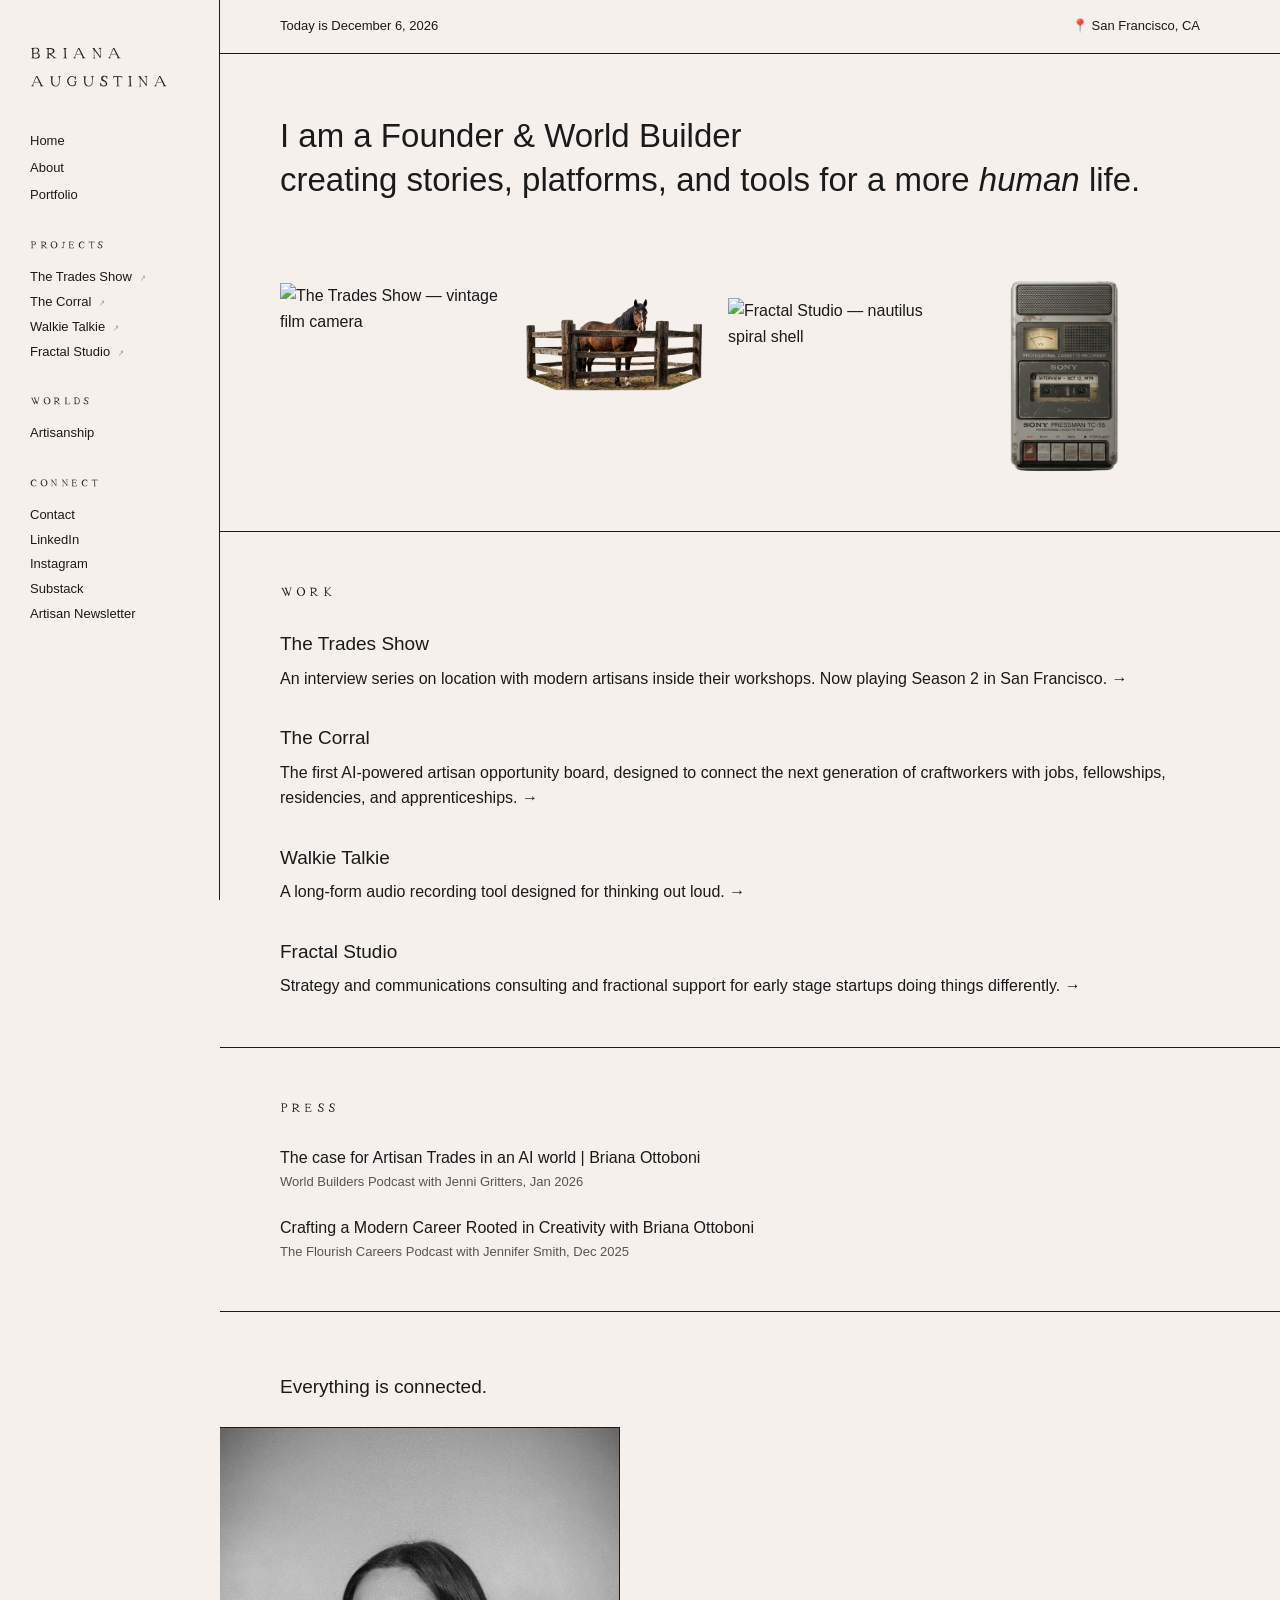
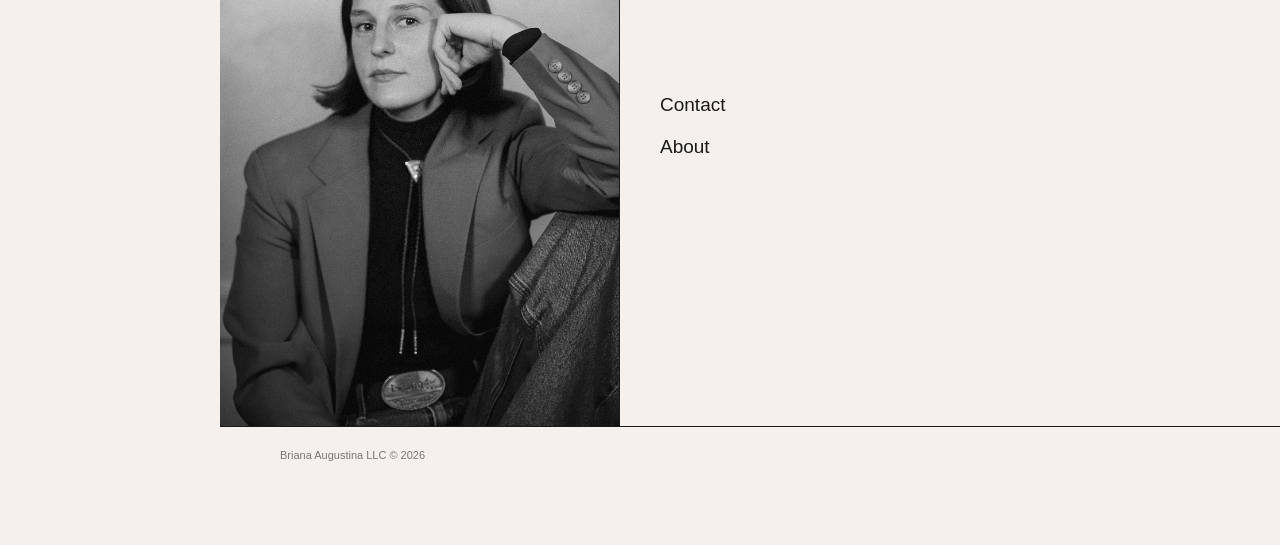
==== index.html @ d155435f "initial commit" ====
<!DOCTYPE html>
<html lang="en">
<head>
  <meta charset="UTF-8">
  <meta name="viewport" content="width=device-width, initial-scale=1.0">
  <title>Briana Augustina — Founder & World Builder</title>
  <meta name="description" content="Briana Augustina is a founder and world builder creating stories, platforms, and tools for a more human life.">
  <link rel="canonical" href="https://brianaaugustina.com/">
  <meta property="og:title" content="Briana Augustina — Founder & World Builder">
  <meta property="og:description" content="Creating stories, platforms, and tools for a more human life.">
  <meta property="og:type" content="website">
  <meta property="og:url" content="https://brianaaugustina.com/">
  <meta name="twitter:card" content="summary_large_image">
  <meta name="twitter:title" content="Briana Augustina — Founder & World Builder">
  <meta name="twitter:description" content="Creating stories, platforms, and tools for a more human life.">
  <link rel="stylesheet" href="css/style.css">
</head>
<body>

<a href="#main" class="skip-link">Skip to content</a>

<!-- Mobile Header -->
<header class="mobile-header">
  <a href="/" class="mobile-header__title">Briana Augustina</a>
  <button class="hamburger" aria-label="Toggle navigation" aria-expanded="false">
    <span></span><span></span><span></span>
  </button>
</header>

<!-- Mobile Nav Overlay -->
<nav class="mobile-nav-overlay" aria-label="Mobile navigation">
  <a href="/">Home</a>
  <a href="/about.html">About</a>
  <a href="/portfolio.html">Portfolio</a>
  <p class="sidebar__section-label">Projects</p>
  <a href="https://thetradesshowpod.com" target="_blank" rel="noopener">The Trades Show <span class="arrow">&#x2197;</span></a>
  <a href="https://artisancorral.com" target="_blank" rel="noopener">The Corral <span class="arrow">&#x2197;</span></a>
  <a href="https://walkie-talkie-tango.lovable.app" target="_blank" rel="noopener">Walkie Talkie <span class="arrow">&#x2197;</span></a>
  <a href="https://fractalstudio.work" target="_blank" rel="noopener">Fractal Studio <span class="arrow">&#x2197;</span></a>
  <p class="sidebar__section-label">Worlds</p>
  <a href="#">Artisanship</a>
  <p class="sidebar__section-label">Connect</p>
  <a href="mailto:briana@brianaaugustina.com">Contact</a>
  <a href="https://www.linkedin.com/in/brianaottoboni/" target="_blank" rel="noopener">LinkedIn</a>
  <a href="https://www.instagram.com/brianaaugustina" target="_blank" rel="noopener">Instagram</a>
  <a href="https://brianaaugustina.substack.com" target="_blank" rel="noopener">Substack</a>
  <a href="https://brianaaugustina.substack.com" target="_blank" rel="noopener">Artisan Newsletter</a>
</nav>

<div class="site-layout">

  <!-- Sidebar -->
  <aside class="sidebar" aria-label="Site navigation">
    <div class="sidebar__title">
      <a href="/">Briana<br>Augustina</a>
    </div>

    <nav class="sidebar__nav">
      <a href="/">Home</a>
      <a href="/about.html">About</a>
      <a href="/portfolio.html">Portfolio</a>
    </nav>

    <p class="sidebar__section-label">Projects</p>
    <div class="sidebar__links">
      <a href="https://thetradesshowpod.com" target="_blank" rel="noopener">The Trades Show <span class="arrow">&#x2197;</span></a>
      <a href="https://artisancorral.com" target="_blank" rel="noopener">The Corral <span class="arrow">&#x2197;</span></a>
      <a href="https://walkie-talkie-tango.lovable.app" target="_blank" rel="noopener">Walkie Talkie <span class="arrow">&#x2197;</span></a>
      <a href="https://fractalstudio.work" target="_blank" rel="noopener">Fractal Studio <span class="arrow">&#x2197;</span></a>
    </div>

    <p class="sidebar__section-label">Worlds</p>
    <div class="sidebar__links">
      <a href="#">Artisanship</a>
    </div>

    <p class="sidebar__section-label">Connect</p>
    <div class="sidebar__links">
      <a href="mailto:briana@brianaaugustina.com">Contact</a>
      <a href="https://www.linkedin.com/in/brianaottoboni/" target="_blank" rel="noopener">LinkedIn</a>
      <a href="https://www.instagram.com/brianaaugustina" target="_blank" rel="noopener">Instagram</a>
      <a href="https://brianaaugustina.substack.com" target="_blank" rel="noopener">Substack</a>
      <a href="https://brianaaugustina.substack.com" target="_blank" rel="noopener">Artisan Newsletter</a>
    </div>
  </aside>

  <!-- Main Content -->
  <main class="main-content" id="main">

    <!-- Top Bar -->
    <div class="top-bar">
      <span class="js-date">Today is March 29, 2026</span>
      <span class="top-bar__location"><span class="top-bar__pin">&#x1F4CD;</span> San Francisco, CA</span>
    </div>

    <div class="page-content">

      <!-- Hero -->
      <section class="hero" aria-label="Introduction">
        <h1 class="hero__headline">
          <span class="hero__line">I am a Founder &amp; World Builder</span>
          <span class="hero__line">creating stories, platforms, and tools for a more <em>human</em> life.</span>
        </h1>
      </section>

      <!-- Image Grid -->
      <section class="image-grid" aria-label="Curated objects">
        <a href="https://thetradesshowpod.com" target="_blank" rel="noopener" class="image-grid__item image-grid__item--1">
          <img src="assets/images/camera.png" alt="The Trades Show — vintage film camera" loading="lazy">
        </a>
        <a href="https://artisancorral.com" target="_blank" rel="noopener" class="image-grid__item image-grid__item--2">
          <img src="assets/images/horse.png" alt="The Corral — horse in a corral" loading="lazy">
        </a>
        <a href="https://fractalstudio.work" target="_blank" rel="noopener" class="image-grid__item image-grid__item--3">
          <img src="assets/images/shell.png" alt="Fractal Studio — nautilus spiral shell" loading="lazy">
        </a>
        <a href="https://walkie-talkie-tango.lovable.app" target="_blank" rel="noopener" class="image-grid__item image-grid__item--4">
          <img src="assets/images/recorder.png" alt="Walkie Talkie — vintage cassette recorder" loading="lazy">
        </a>
      </section>

      <hr class="divider">

      <!-- Work -->
      <section aria-label="Work">
        <p class="section-label">Work</p>

        <div class="work-entry">
          <h2 class="work-entry__name"><a href="https://thetradesshowpod.com" target="_blank" rel="noopener">The Trades Show</a></h2>
          <p class="work-entry__desc">An interview series on location with modern artisans inside their workshops. Now playing Season 2 in San Francisco. <a href="https://thetradesshowpod.com" target="_blank" rel="noopener" class="arrow-link">&rarr;</a></p>
        </div>

        <div class="work-entry">
          <h2 class="work-entry__name"><a href="https://artisancorral.com" target="_blank" rel="noopener">The Corral</a></h2>
          <p class="work-entry__desc">The first AI-powered artisan opportunity board, designed to connect the next generation of craftworkers with jobs, fellowships, residencies, and apprenticeships. <a href="https://artisancorral.com" target="_blank" rel="noopener" class="arrow-link">&rarr;</a></p>
        </div>

        <div class="work-entry">
          <h2 class="work-entry__name"><a href="https://walkie-talkie-tango.lovable.app" target="_blank" rel="noopener">Walkie Talkie</a></h2>
          <p class="work-entry__desc">A long-form audio recording tool designed for thinking out loud. <a href="https://walkie-talkie-tango.lovable.app" target="_blank" rel="noopener" class="arrow-link">&rarr;</a></p>
        </div>

        <div class="work-entry">
          <h2 class="work-entry__name"><a href="https://fractalstudio.work" target="_blank" rel="noopener">Fractal Studio</a></h2>
          <p class="work-entry__desc">Strategy and communications consulting and fractional support for early stage startups doing things differently. <a href="https://fractalstudio.work" target="_blank" rel="noopener" class="arrow-link">&rarr;</a></p>
        </div>
      </section>

      <hr class="divider">

      <!-- Press -->
      <section aria-label="Press">
        <p class="section-label">Press</p>

        <div class="press-entry">
          <p class="press-entry__title"><a href="https://open.spotify.com/episode/37EObbwd145zB7Mmcrg4Xx?si=3f52f177467e472e" target="_blank" rel="noopener">The case for Artisan Trades in an AI world | Briana Ottoboni</a></p>
          <p class="press-entry__meta">World Builders Podcast with Jenni Gritters, Jan 2026</p>
        </div>

        <div class="press-entry">
          <p class="press-entry__title"><a href="https://open.spotify.com/episode/1NORP8dakJxBkh23GjgXI8?si=842252ff0ab74544" target="_blank" rel="noopener">Crafting a Modern Career Rooted in Creativity with Briana Ottoboni</a></p>
          <p class="press-entry__meta">The Flourish Careers Podcast with Jennifer Smith, Dec 2025</p>
        </div>
      </section>

      <hr class="divider">

      <!-- Footer -->
      <footer class="home-footer">
        <p class="home-footer__tagline">Everything is connected.</p>
        <div class="home-footer__portrait-area">
          <div class="home-footer__photo">
            <img src="assets/images/ZEN-068.jpg" alt="Black and white portrait of Briana Augustina">
          </div>
          <div class="home-footer__links">
            <a href="mailto:briana@brianaaugustina.com">Contact</a>
            <a href="/about.html">About</a>
          </div>
        </div>
        <p class="site-copyright">Briana Augustina LLC &copy; 2026</p>
      </footer>

    </div>
  </main>
</div>

<script src="js/main.js"></script>
</body>
</html>
---- css/style.css ----
/* ===== REDUCED MOTION ===== */
@media (prefers-reduced-motion: reduce) {
  *, *::before, *::after {
    animation-duration: 0.01ms !important;
    animation-iteration-count: 1 !important;
    transition-duration: 0.01ms !important;
  }
}

/* ===== FONTS ===== */
@font-face {
  font-family: 'Times New Briana';
  src: url('../assets/fonts/TimesNewBriana-Regular.ttf') format('truetype');
  font-weight: normal;
  font-style: normal;
  font-display: swap;
}

/* ===== RESET & BASE ===== */
*, *::before, *::after {
  margin: 0;
  padding: 0;
  box-sizing: border-box;
}

html {
  font-size: 16px;
  -webkit-font-smoothing: antialiased;
  -moz-osx-font-smoothing: grayscale;
}

body {
  font-family: "Helvetica Neue", Helvetica, Arial, sans-serif;
  background-color: #F5F0EB;
  color: #1A1A1A;
  line-height: 1.6;
  overflow-x: hidden;
}

a {
  color: #1A1A1A;
  text-decoration: none;
}

a:hover {
  opacity: 0.6;
}

a {
  transition: opacity 0.2s ease;
}

a:focus-visible {
  outline: 2px solid #1A1A1A;
  outline-offset: 2px;
}

img {
  max-width: 100%;
  height: auto;
  display: block;
}

/* ===== SKIP LINK ===== */
.skip-link {
  position: absolute;
  top: -100%;
  left: 0;
  background: #1A1A1A;
  color: #F5F0EB;
  padding: 8px 16px;
  z-index: 1000;
  font-size: 14px;
}

.skip-link:focus {
  top: 0;
}

/* ===== LAYOUT ===== */
.site-layout {
  display: flex;
  min-height: 100vh;
}

/* ===== SIDEBAR ===== */
.sidebar {
  width: 220px;
  min-width: 220px;
  padding: 40px 30px;
  position: fixed;
  top: 0;
  left: 0;
  height: 100vh;
  overflow-y: auto;
  z-index: 100;
  border-right: 1px solid #1A1A1A;
}

.sidebar__title {
  font-family: 'Times New Briana', 'Times New Roman', Georgia, serif;
  font-size: 20px;
  text-transform: uppercase;
  letter-spacing: 0.2em;
  line-height: 1.4;
  margin-bottom: 32px;
}

.sidebar__title a {
  display: block;
}

.sidebar__nav {
  margin-bottom: 28px;
}

.sidebar__nav a {
  display: block;
  font-size: 13px;
  font-weight: 400;
  padding: 3px 0;
  transition: opacity 0.2s ease;
}

.sidebar__nav a:hover {
  opacity: 0.6;
}

.sidebar__section-label {
  font-family: 'Times New Briana', 'Times New Roman', Georgia, serif;
  font-size: 13px;
  text-transform: uppercase;
  letter-spacing: 0.2em;
  color: #1A1A1A;
  margin-bottom: 8px;
  margin-top: 28px;
  font-weight: 400;
}

.sidebar__links a {
  display: block;
  font-size: 13px;
  font-weight: 400;
  padding: 2px 0;
  transition: opacity 0.2s ease;
}

.sidebar__links a:hover {
  opacity: 0.6;
}

.sidebar__links .arrow {
  font-size: 9px;
  margin-left: 3px;
  color: #999;
  display: inline-block;
  transform: scale(0.75, 1);
}

/* ===== MOBILE NAV ===== */
.mobile-header {
  display: none;
  position: fixed;
  top: 0;
  left: 0;
  right: 0;
  z-index: 200;
  background: #F5F0EB;
  padding: 16px 20px;
  align-items: center;
  justify-content: space-between;
}

.mobile-header__title {
  font-family: 'Times New Briana', 'Times New Roman', Georgia, serif;
  font-size: 13px;
  text-transform: uppercase;
  letter-spacing: 0.2em;
}

.hamburger {
  background: none;
  border: none;
  cursor: pointer;
  width: 44px;
  height: 44px;
  display: flex;
  flex-direction: column;
  align-items: center;
  justify-content: center;
  gap: 5px;
  padding: 0;
}

.hamburger span {
  display: block;
  width: 22px;
  height: 1.5px;
  background: #1A1A1A;
  transition: transform 0.3s, opacity 0.3s;
}

.hamburger.active span:nth-child(1) {
  transform: rotate(45deg) translate(4.5px, 4.5px);
}

.hamburger.active span:nth-child(2) {
  opacity: 0;
}

.hamburger.active span:nth-child(3) {
  transform: rotate(-45deg) translate(4.5px, -4.5px);
}

.mobile-nav-overlay {
  display: none;
  position: fixed;
  top: 0;
  left: 0;
  right: 0;
  bottom: 0;
  background: #F5F0EB;
  z-index: 150;
  padding: 80px 30px 40px;
  overflow-y: auto;
}

.mobile-nav-overlay.active {
  display: block;
}

.mobile-nav-overlay a {
  display: block;
  font-size: 16px;
  padding: 6px 0;
}

.mobile-nav-overlay .sidebar__section-label {
  margin-top: 24px;
}

/* ===== MAIN CONTENT ===== */
.main-content {
  flex: 1;
  margin-left: 220px;
  min-height: 100vh;
  animation: page-enter 0.4s ease;
}

@keyframes page-enter {
  from { opacity: 0; transform: translateY(6px); }
  to { opacity: 1; transform: translateY(0); }
}

/* ===== TOP BAR ===== */
.top-bar {
  display: flex;
  justify-content: space-between;
  align-items: center;
  padding: 16px 60px;
  padding-right: 80px;
  font-size: 13px;
  font-weight: 400;
  border-bottom: 1px solid #1A1A1A;
}

.top-bar__location {
  color: #1A1A1A;
}

.top-bar__pin {
  color: #C85A4A;
}

/* ===== PAGE CONTAINER ===== */
.page-content {
  padding: 60px 60px 80px;
  padding-right: 80px;
}

.page-content--wide {
  /* same padding, no max-width constraint */
}

/* ===== SECTION LABEL ===== */
/* Minor Third scale (1.2): 11, 13, 16, 19, 23, 28, 33 */
.section-label {
  font-family: 'Times New Briana', 'Times New Roman', Georgia, serif;
  font-size: 16px;
  text-transform: uppercase;
  letter-spacing: 0.2em;
  font-weight: 400;
  margin-bottom: 24px;
  opacity: 0;
  transform: translateX(-10px);
  transition: opacity 1s cubic-bezier(0.16, 1, 0.3, 1),
              transform 1s cubic-bezier(0.16, 1, 0.3, 1);
}

.section-label.visible {
  opacity: 1;
  transform: translateX(0);
}

/* ===== DIVIDER ===== */
.divider {
  border: none;
  border-top: 1px solid #1A1A1A;
  margin: 48px -60px;
  margin-right: -80px;
}

.divider--hero-align {
  margin-top: 0;
}

/* ===== HERO (HOMEPAGE) ===== */
.hero {
  margin-bottom: 60px;
}

.hero__headline {
  font-family: "Helvetica Neue", Helvetica, Arial, sans-serif;
  font-size: clamp(28px, 4vw, 33px);
  font-weight: 400;
  line-height: 1.35;
  max-width: none;
}

.hero__headline em {
  font-style: italic;
}

/* Hero text reveal — scroll-triggered */
.hero__line {
  display: block;
  opacity: 0;
  transform: translateY(20px);
  transition: opacity 1.2s cubic-bezier(0.16, 1, 0.3, 1),
              transform 1.2s cubic-bezier(0.16, 1, 0.3, 1);
}

.hero.visible .hero__line {
  opacity: 1;
  transform: translateY(0);
}

.hero.visible .hero__line:nth-child(1) { transition-delay: 0s; }
.hero.visible .hero__line:nth-child(2) { transition-delay: 0.25s; }

/* ===== IMAGE GRID (HOMEPAGE + ABOUT) ===== */
.image-grid {
  display: flex;
  align-items: flex-start;
  gap: 24px;
  margin-bottom: 20px;
}

.image-grid__item {
  display: block;
}

.image-grid__item img {
  display: block;
  width: 100%;
  will-change: transform;
  transition: transform 0.4s cubic-bezier(0.34, 1.56, 0.64, 1);
}

.image-grid__item:hover img {
  animation-play-state: paused;
  transform: scale(1.03);
}

.image-grid__item--1 {
  width: 220px;
  min-width: 220px;
  transform: translateY(20px);
}

.image-grid__item--2 {
  width: 180px;
  min-width: 180px;
  transform: translateY(-10px);
}

.image-grid__item--3 {
  width: 200px;
  min-width: 200px;
  transform: translateY(35px);
}

.image-grid__item--4 {
  width: 220px;
  min-width: 220px;
  transform: translateY(5px);
}

/* ===== DRIFT ANIMATIONS ===== */
@keyframes drift1 {
  0% { transform: translate(0, 0) rotate(0deg); }
  25% { transform: translate(2px, -3px) rotate(0.5deg); }
  50% { transform: translate(-1px, 2px) rotate(-0.3deg); }
  75% { transform: translate(3px, 1px) rotate(0.7deg); }
  100% { transform: translate(0, 0) rotate(0deg); }
}

@keyframes drift2 {
  0% { transform: translate(0, 0) rotate(0deg); }
  30% { transform: translate(-2px, 2px) rotate(-0.5deg); }
  60% { transform: translate(3px, -1px) rotate(0.8deg); }
  100% { transform: translate(0, 0) rotate(0deg); }
}

@keyframes drift3 {
  0% { transform: translate(0, 0) rotate(0deg); }
  20% { transform: translate(1px, 3px) rotate(0.4deg); }
  40% { transform: translate(-3px, -1px) rotate(-0.6deg); }
  70% { transform: translate(2px, -2px) rotate(1deg); }
  100% { transform: translate(0, 0) rotate(0deg); }
}

@keyframes drift4 {
  0% { transform: translate(0, 0) rotate(0deg); }
  35% { transform: translate(-1px, -2px) rotate(0.6deg); }
  65% { transform: translate(2px, 3px) rotate(-0.5deg); }
  100% { transform: translate(0, 0) rotate(0deg); }
}

.image-grid__item--1 img {
  animation: drift1 7s cubic-bezier(0.45, 0.05, 0.55, 0.95) infinite alternate;
  animation-delay: -2s;
}

.image-grid__item--2 img {
  animation: drift2 5.5s cubic-bezier(0.45, 0.05, 0.55, 0.95) infinite alternate;
  animation-delay: -3.5s;
}

.image-grid__item--3 img {
  animation: drift3 9s cubic-bezier(0.45, 0.05, 0.55, 0.95) infinite alternate;
  animation-delay: -1s;
}

.image-grid__item--4 img {
  animation: drift4 6s cubic-bezier(0.45, 0.05, 0.55, 0.95) infinite alternate;
  animation-delay: -4s;
}

/* ===== SCROLL REVEAL ===== */
.work-entry,
.press-entry,
.value-item,
.portfolio-card {
  opacity: 0;
  transform: translateY(20px);
  transition: opacity 0.9s cubic-bezier(0.16, 1, 0.3, 1),
              transform 0.9s cubic-bezier(0.16, 1, 0.3, 1);
}

.work-entry.visible,
.press-entry.visible,
.value-item.visible,
.portfolio-card.visible {
  opacity: 1;
  transform: translateY(0);
}

.work-entry:nth-child(2) { transition-delay: 0.15s; }
.work-entry:nth-child(3) { transition-delay: 0.3s; }
.work-entry:nth-child(4) { transition-delay: 0.45s; }

.press-entry:nth-child(2) { transition-delay: 0.15s; }

.value-item:nth-child(2) { transition-delay: 0.15s; }
.value-item:nth-child(3) { transition-delay: 0.3s; }
.value-item:nth-child(4) { transition-delay: 0.45s; }

.portfolio-card:nth-child(2) { transition-delay: 0.15s; }
.portfolio-card:nth-child(3) { transition-delay: 0.3s; }
.portfolio-card:nth-child(4) { transition-delay: 0.45s; }

/* ===== BODY TEXT SCROLL REVEAL ===== */
.page-title {
  opacity: 0;
  transform: translateY(16px);
  transition: opacity 1s cubic-bezier(0.16, 1, 0.3, 1),
              transform 1s cubic-bezier(0.16, 1, 0.3, 1);
}

.page-title.visible {
  opacity: 1;
  transform: translateY(0);
}

.bio p,
.origin-story p,
.world-text p {
  opacity: 0;
  transform: translateY(16px);
  transition: opacity 1s cubic-bezier(0.16, 1, 0.3, 1),
              transform 1s cubic-bezier(0.16, 1, 0.3, 1);
}

.bio p.visible,
.origin-story p.visible,
.world-text p.visible {
  opacity: 1;
  transform: translateY(0);
}

.bio p:nth-child(2) { transition-delay: 0.12s; }
.bio p:nth-child(3) { transition-delay: 0.24s; }

.origin-story p:nth-child(2) { transition-delay: 0.12s; }
.origin-story p:nth-child(3) { transition-delay: 0.24s; }
.origin-story p:nth-child(4) { transition-delay: 0.36s; }
.origin-story p:nth-child(5) { transition-delay: 0.48s; }
.origin-story p:nth-child(6) { transition-delay: 0.6s; }

.world-text p:nth-child(2) { transition-delay: 0.12s; }
.world-text p:nth-child(3) { transition-delay: 0.24s; }
.world-text p:nth-child(4) { transition-delay: 0.36s; }
.world-text p:nth-child(5) { transition-delay: 0.48s; }

/* ===== WORK ENTRIES ===== */
.work-entry {
  margin-bottom: 32px;
}

.work-entry__name {
  font-family: "Helvetica Neue", Helvetica, Arial, sans-serif;
  font-size: 19px;
  font-weight: 400;
  margin-bottom: 6px;
}

.work-entry__desc {
  font-size: 16px;
  line-height: 1.6;
}

.work-entry__desc .arrow-link {
  white-space: nowrap;
}

.arrow-link {
  display: inline-block;
  transition: transform 0.25s ease, opacity 0.2s ease;
}

.arrow-link:hover {
  opacity: 0.6;
  transform: translateX(4px);
}

/* ===== PRESS ENTRIES ===== */
.press-entry {
  margin-bottom: 24px;
}

.press-entry__title {
  font-size: 16px;
  font-weight: 400;
  line-height: 1.5;
}

.press-entry__title a {
  transition: opacity 0.2s;
}

.press-entry__title a:hover {
  opacity: 0.6;
}

.press-entry__meta {
  font-size: 13px;
  font-weight: 400;
  color: #555;
  margin-top: 2px;
}

/* ===== HOMEPAGE FOOTER ===== */
.home-footer {
  margin-top: 60px;
}

.home-footer__tagline {
  font-family: "Helvetica Neue", Helvetica, Arial, sans-serif;
  font-size: 19px;
  font-weight: 400;
  margin-bottom: 24px;
}

.home-footer__portrait-area {
  display: flex;
  gap: 40px;
  align-items: center;
  margin-bottom: 0;
}

.home-footer__photo {
  flex: 1;
  max-width: 400px;
  margin-left: -60px;
  overflow: hidden;
}

.home-footer__photo img {
  width: 100%;
  filter: grayscale(100%);
  border: 1px solid #1A1A1A;
  border-left: none;
  border-bottom: none;
  transition: transform 0.6s cubic-bezier(0.25, 0.46, 0.45, 0.94);
}

.home-footer__photo:hover img {
  transform: scale(1.01);
}

.home-footer__links {
  display: flex;
  flex-direction: column;
  gap: 12px;
}

.home-footer__links a {
  font-size: 19px;
  font-weight: 400;
}

.home-footer__links a:hover {
  opacity: 0.6;
}

.site-copyright {
  font-size: 11px;
  color: #777;
  margin-top: 0;
  padding-top: 20px;
  border-top: 1px solid #1A1A1A;
  margin-left: -60px;
  margin-right: -80px;
  padding-left: 60px;
  padding-right: 80px;
}

/* ===== ABOUT PAGE ===== */
.page-title {
  font-family: "Helvetica Neue", Helvetica, Arial, sans-serif;
  font-size: clamp(23px, 3.5vw, 33px);
  font-weight: 400;
  margin-bottom: 40px;
  line-height: 1.3;
}

.about-hero-bio {
  display: flex;
  gap: 40px;
  align-items: flex-start;
  margin-bottom: 0;
}

.about-hero {
  width: 35%;
  min-width: 35%;
  margin-left: -60px;
}

.about-hero img {
  width: 100%;
  object-fit: cover;
  border: 1px solid #1A1A1A;
  border-left: none;
  border-bottom: none;
}

.about-bio-col {
  flex: 1;
  padding-top: 8px;
}

.bio p {
  font-size: 16px;
  line-height: 1.7;
  margin-bottom: 20px;
}

.bio-cta {
  display: inline-block;
  font-size: 16px;
  font-weight: 400;
  margin-top: 12px;
}

.bio p:last-child {
  margin-bottom: 0;
}

/* ===== ABOUT WORK IMAGE GRID ===== */
.about-image-grid {
  display: flex;
  align-items: flex-start;
  gap: 24px;
  margin-bottom: 8px;
}

/* ===== VALUES ===== */
.value-item {
  margin-bottom: 28px;
}

.value-item__name {
  font-family: "Helvetica Neue", Helvetica, Arial, sans-serif;
  font-size: 19px;
  font-weight: 400;
  margin-bottom: 4px;
}

.value-item__question {
  font-size: 16px;
  line-height: 1.6;
}

/* ===== WORLD BUILDING ===== */
.world-text p {
  font-size: 16px;
  line-height: 1.7;
  margin-bottom: 16px;
}

/* ===== ORIGIN STORY ===== */
.origin-story p {
  font-size: 16px;
  line-height: 1.7;
  margin-bottom: 16px;
}

/* ===== MORE WAYS TO KNOW ME ===== */
.know-me-row {
  display: flex;
  gap: 40px;
  flex-wrap: wrap;
}

.know-me-item {
  display: flex;
  flex-direction: column;
  align-items: center;
  text-align: center;
  gap: 10px;
}

.know-me-item__icon {
  width: 56px;
  height: 56px;
  border-radius: 50%;
  background: #e8e2da;
  display: flex;
  align-items: center;
  justify-content: center;
  font-size: 23px;
}

.know-me-item__label {
  font-size: 13px;
  font-weight: 400;
  max-width: 120px;
  line-height: 1.4;
}

/* ===== ABOUT FOOTER ===== */
.simple-footer {
  text-align: left;
}

.simple-footer__tagline {
  font-family: "Helvetica Neue", Helvetica, Arial, sans-serif;
  font-size: 19px;
  font-weight: 400;
  text-align: left;
  padding: 0 0 48px;
  margin: 0;
}

/* ===== PORTFOLIO PAGE ===== */
.portfolio-card {
  display: flex;
  gap: 6px;
  margin-bottom: 48px;
  padding-bottom: 48px;
  border-bottom: 1px solid #1A1A1A;
}

.portfolio-card:last-child {
  border-bottom: none;
}

.portfolio-card__left {
  flex: 0 0 38%;
  max-width: 38%;
}

.portfolio-card__image {
  width: 100%;
  max-width: 252px;
  margin-bottom: 16px;
}

.portfolio-card__image img {
  width: 100%;
  object-fit: contain;
}

.portfolio-card__tag {
  display: inline-block;
  font-size: 11px;
  text-transform: uppercase;
  letter-spacing: 0.12em;
  background: #E0DEDA;
  border: none;
  border-radius: 20px;
  padding: 4px 12px;
  margin-bottom: 10px;
  color: #555;
}

.portfolio-card__name {
  font-family: "Helvetica Neue", Helvetica, Arial, sans-serif;
  font-size: 23px;
  font-weight: 400;
  margin-bottom: 6px;
}

.portfolio-card__date {
  font-size: 13px;
  color: #777;
  margin-bottom: 0;
}

.portfolio-card__right {
  flex: 1;
  display: flex;
  flex-direction: column;
  justify-content: center;
}

.portfolio-card__desc {
  font-size: 16px;
  line-height: 1.7;
  margin-bottom: 20px;
}

.portfolio-card__desc p {
  margin-bottom: 12px;
}

.portfolio-card__cta {
  font-size: 16px;
  font-weight: 400;
  display: inline-block;
  transition: transform 0.25s ease, opacity 0.2s ease;
}

.portfolio-card__cta:hover {
  opacity: 0.6;
  transform: translateX(4px);
}

/* ===== RESPONSIVE ===== */
@media (max-width: 1024px) {
  .sidebar {
    display: none;
  }

  .mobile-header {
    display: flex;
  }

  .main-content {
    margin-left: 0;
    padding-top: 60px;
  }

  .top-bar {
    padding: 16px 24px;
    padding-right: 24px;
  }

  .page-content {
    padding: 40px 24px 60px;
    padding-right: 24px;
  }

  .divider {
    margin-left: -24px;
    margin-right: -24px;
  }

  .about-hero-bio {
    flex-direction: column;
    margin-bottom: 48px;
  }

  .about-hero {
    width: 50%;
    min-width: 50%;
    margin-left: -24px;
  }

  .about-hero img,
  .home-footer__photo img {
    border-left: 1px solid #1A1A1A;
  }

  .home-footer__photo {
    margin-left: -24px;
  }

  .image-grid,
  .about-image-grid {
    flex-wrap: wrap;
  }

  .image-grid__item--1,
  .image-grid__item--2,
  .image-grid__item--3,
  .image-grid__item--4 {
    width: calc(50% - 12px);
    min-width: calc(50% - 12px);
  }

  .image-grid__item--1 { transform: translateY(0); }
  .image-grid__item--2 { transform: translateY(20px); }
  .image-grid__item--3 { transform: translateY(-10px); }
  .image-grid__item--4 { transform: translateY(10px); }
}

@media (max-width: 768px) {
  .page-content {
    padding: 40px 20px 60px;
  }

  .top-bar {
    padding: 12px 20px;
    font-size: 12px;
  }

  .divider {
    margin-left: -20px;
    margin-right: -20px;
  }

  .image-grid,
  .about-image-grid {
    gap: 20px;
  }

  .image-grid__item--1,
  .image-grid__item--2,
  .image-grid__item--3,
  .image-grid__item--4 {
    width: calc(50% - 10px);
    min-width: calc(50% - 10px);
  }

  .home-footer__portrait-area {
    flex-direction: column;
    align-items: flex-start;
  }

  .home-footer__photo {
    max-width: 100%;
    margin-left: -20px;
  }

  .portfolio-card {
    flex-direction: column;
    gap: 24px;
  }

  .portfolio-card__left {
    flex: none;
    max-width: 100%;
  }

  .know-me-row {
    gap: 24px;
    justify-content: center;
  }

  .about-hero {
    width: 60%;
    min-width: 60%;
    margin-left: -20px;
  }
}
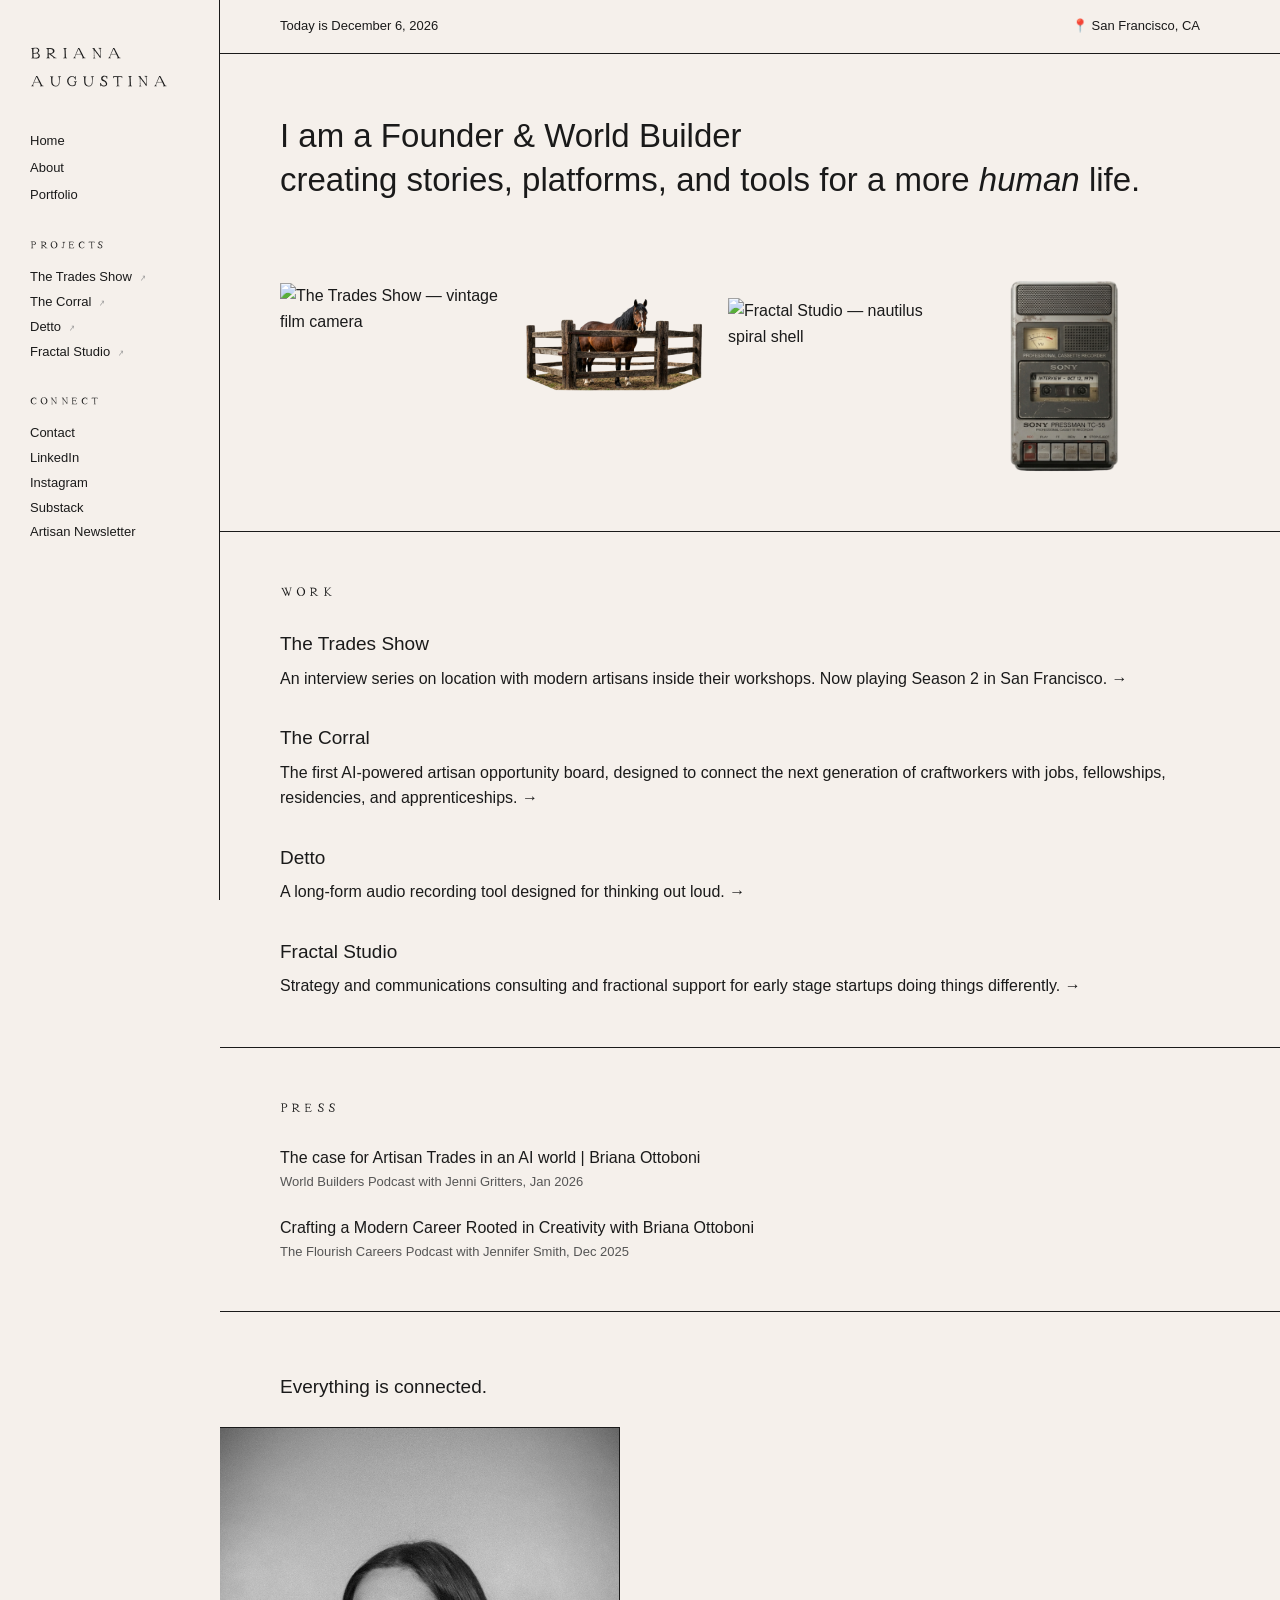
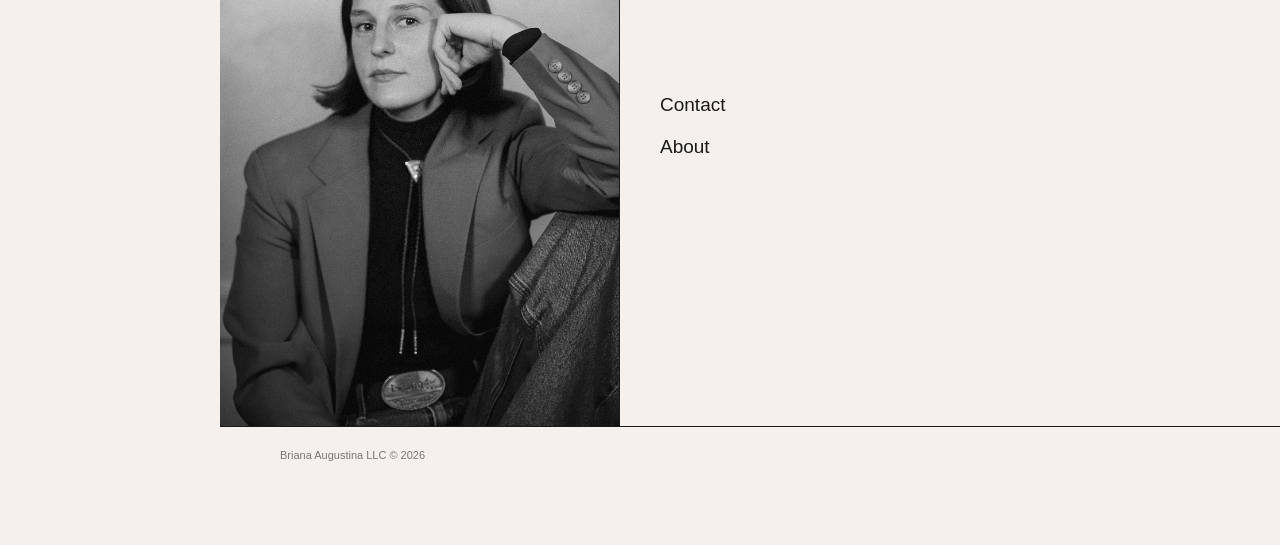
==== commit c57e7b65: "Site updates" ====
--- a/index.html
+++ b/index.html
@@ -33,12 +33,10 @@
   <a href="/about.html">About</a>
   <a href="/portfolio.html">Portfolio</a>
   <p class="sidebar__section-label">Projects</p>
-  <a href="https://thetradesshowpod.com" target="_blank" rel="noopener">The Trades Show <span class="arrow">&#x2197;</span></a>
-  <a href="https://artisancorral.com" target="_blank" rel="noopener">The Corral <span class="arrow">&#x2197;</span></a>
-  <a href="https://walkie-talkie-tango.lovable.app" target="_blank" rel="noopener">Walkie Talkie <span class="arrow">&#x2197;</span></a>
-  <a href="https://fractalstudio.work" target="_blank" rel="noopener">Fractal Studio <span class="arrow">&#x2197;</span></a>
-  <p class="sidebar__section-label">Worlds</p>
-  <a href="#">Artisanship</a>
+  <a href="https://thetradesshowpod.com" target="_blank" rel="noopener">The Trades Show <span class="arrow">&#x2197;&#xFE0E;</span></a>
+  <a href="https://artisancorral.com" target="_blank" rel="noopener">The Corral <span class="arrow">&#x2197;&#xFE0E;</span></a>
+  <a href="https://trydetto.com" target="_blank" rel="noopener">Detto <span class="arrow">&#x2197;&#xFE0E;</span></a>
+  <a href="https://fractalstudio.work" target="_blank" rel="noopener">Fractal Studio <span class="arrow">&#x2197;&#xFE0E;</span></a>
   <p class="sidebar__section-label">Connect</p>
   <a href="mailto:briana@brianaaugustina.com">Contact</a>
   <a href="https://www.linkedin.com/in/brianaottoboni/" target="_blank" rel="noopener">LinkedIn</a>
@@ -63,15 +61,10 @@
 
     <p class="sidebar__section-label">Projects</p>
     <div class="sidebar__links">
-      <a href="https://thetradesshowpod.com" target="_blank" rel="noopener">The Trades Show <span class="arrow">&#x2197;</span></a>
-      <a href="https://artisancorral.com" target="_blank" rel="noopener">The Corral <span class="arrow">&#x2197;</span></a>
-      <a href="https://walkie-talkie-tango.lovable.app" target="_blank" rel="noopener">Walkie Talkie <span class="arrow">&#x2197;</span></a>
-      <a href="https://fractalstudio.work" target="_blank" rel="noopener">Fractal Studio <span class="arrow">&#x2197;</span></a>
-    </div>
-
-    <p class="sidebar__section-label">Worlds</p>
-    <div class="sidebar__links">
-      <a href="#">Artisanship</a>
+      <a href="https://thetradesshowpod.com" target="_blank" rel="noopener">The Trades Show <span class="arrow">&#x2197;&#xFE0E;</span></a>
+      <a href="https://artisancorral.com" target="_blank" rel="noopener">The Corral <span class="arrow">&#x2197;&#xFE0E;</span></a>
+      <a href="https://trydetto.com" target="_blank" rel="noopener">Detto <span class="arrow">&#x2197;&#xFE0E;</span></a>
+      <a href="https://fractalstudio.work" target="_blank" rel="noopener">Fractal Studio <span class="arrow">&#x2197;&#xFE0E;</span></a>
     </div>
 
     <p class="sidebar__section-label">Connect</p>
@@ -114,8 +107,8 @@
         <a href="https://fractalstudio.work" target="_blank" rel="noopener" class="image-grid__item image-grid__item--3">
           <img src="assets/images/shell.png" alt="Fractal Studio — nautilus spiral shell" loading="lazy">
         </a>
-        <a href="https://walkie-talkie-tango.lovable.app" target="_blank" rel="noopener" class="image-grid__item image-grid__item--4">
-          <img src="assets/images/recorder.png" alt="Walkie Talkie — vintage cassette recorder" loading="lazy">
+        <a href="https://trydetto.com" target="_blank" rel="noopener" class="image-grid__item image-grid__item--4">
+          <img src="assets/images/recorder.png" alt="Detto — vintage cassette recorder" loading="lazy">
         </a>
       </section>
 
@@ -136,8 +129,8 @@
         </div>
 
         <div class="work-entry">
-          <h2 class="work-entry__name"><a href="https://walkie-talkie-tango.lovable.app" target="_blank" rel="noopener">Walkie Talkie</a></h2>
-          <p class="work-entry__desc">A long-form audio recording tool designed for thinking out loud. <a href="https://walkie-talkie-tango.lovable.app" target="_blank" rel="noopener" class="arrow-link">&rarr;</a></p>
+          <h2 class="work-entry__name"><a href="https://trydetto.com" target="_blank" rel="noopener">Detto</a></h2>
+          <p class="work-entry__desc">A long-form audio recording tool designed for thinking out loud. <a href="https://trydetto.com" target="_blank" rel="noopener" class="arrow-link">&rarr;</a></p>
         </div>
 
         <div class="work-entry">
--- a/css/style.css
+++ b/css/style.css
@@ -149,12 +149,14 @@
   opacity: 0.6;
 }
 
-.sidebar__links .arrow {
+.arrow {
   font-size: 9px;
   margin-left: 3px;
   color: #999;
   display: inline-block;
   transform: scale(0.75, 1);
+  font-variant-emoji: text;
+  text-rendering: optimizeLegibility;
 }
 
 /* ===== MOBILE NAV ===== */
@@ -878,6 +880,14 @@
     display: flex;
   }
 
+  .mobile-header__title {
+    font-size: 14.95px;
+  }
+
+  .hero__line {
+    display: inline;
+  }
+
   .main-content {
     margin-left: 0;
     padding-top: 60px;
@@ -886,6 +896,7 @@
   .top-bar {
     padding: 16px 24px;
     padding-right: 24px;
+    margin-top: 4px;
   }
 
   .page-content {
